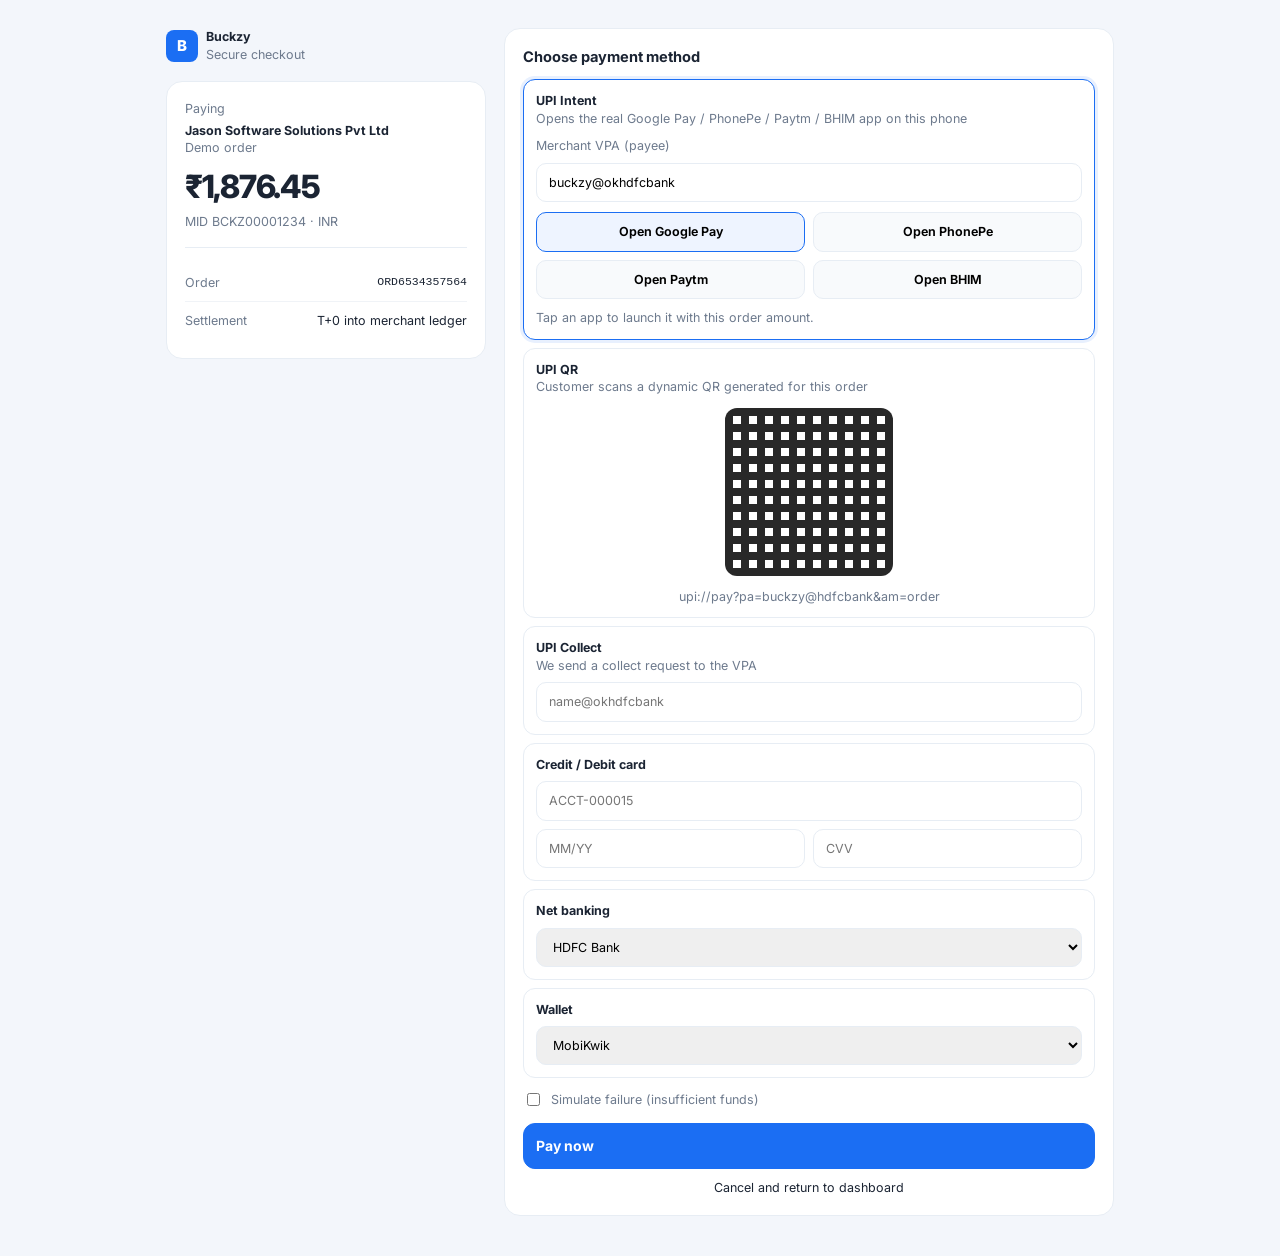
==== checkout.html @ 13557203 "Add files via upload" ====
<!DOCTYPE html>
<html lang="en">
<head>
  <meta charset="UTF-8" />
  <meta name="viewport" content="width=device-width, initial-scale=1.0" />
  <title>Buckzy Checkout</title>
  <link rel="stylesheet" href="css/styles.css" />
</head>
<body class="cko-body">
  <div class="cko">
    <div>
      <div class="cko-brand">
        <div class="logo">B</div>
        <div>
          <b>Buckzy</b>
          <div class="muted">Secure checkout</div>
        </div>
      </div>
      <div class="cko-card">
        <div class="muted">Paying</div>
        <div style="font-weight:700;margin-top:4px" id="merchant-name">Jason Software Solutions Pvt Ltd</div>
        <div class="muted" id="note">Demo order</div>
        <div class="cko-amt" id="amt-label">₹1,876.45</div>
        <div class="muted">MID BCKZ00001234 · INR</div>
        <div class="muted" id="payer-hint"></div>
        <hr style="border:0;border-top:1px solid #e7edf4;margin:16px 0">
        <div class="stat-row"><span class="muted">Order</span><span class="mono" id="order-id">—</span></div>
        <div class="stat-row"><span class="muted">Settlement</span><span>T+0 into merchant ledger</span></div>
      </div>
    </div>

    <div class="cko-card" id="panel">
      <h3 style="margin:0 0 12px">Choose payment method</h3>
      <div class="cko-methods">
        <div class="cko-method on" data-method="upi-intent">
          <b>UPI Intent</b>
          <div class="muted">Opens the real Google Pay / PhonePe / Paytm / BHIM app on this phone</div>
          <label class="muted" style="display:block;margin-top:10px">Merchant VPA (payee)</label>
          <input class="field" id="merchant-vpa" placeholder="you@okhdfcbank" />
          <div class="apps" id="apps">
            <button type="button" class="app-btn on" data-app="Google Pay">Open Google Pay</button>
            <button type="button" class="app-btn" data-app="PhonePe">Open PhonePe</button>
            <button type="button" class="app-btn" data-app="Paytm">Open Paytm</button>
            <button type="button" class="app-btn" data-app="BHIM">Open BHIM</button>
          </div>
          <p class="muted" id="intent-status" style="margin:10px 0 0">Tap an app to launch it with this order amount.</p>
        </div>
        <div class="cko-method" data-method="upi-qr">
          <b>UPI QR</b>
          <div class="muted">Customer scans a dynamic QR generated for this order</div>
          <div class="qr" title="Dynamic QR"></div>
          <div class="muted" style="text-align:center">upi://pay?pa=buckzy@hdfcbank&am=order</div>
        </div>
        <div class="cko-method" data-method="upi-collect">
          <b>UPI Collect</b>
          <div class="muted">We send a collect request to the VPA</div>
          <input class="field" id="vpa" placeholder="name@okhdfcbank" />
        </div>
        <div class="cko-method" data-method="card">
          <b>Credit / Debit card</b>
          <input class="field" id="pan" placeholder="ACCT-000015" maxlength="19" />
          <div style="display:grid;grid-template-columns:1fr 1fr;gap:8px">
            <input class="field" id="exp" placeholder="MM/YY" />
            <input class="field" id="cvv" placeholder="CVV" maxlength="4" />
          </div>
        </div>
        <div class="cko-method" data-method="nb">
          <b>Net banking</b>
          <select class="field" id="bank">
            <option>HDFC Bank</option>
            <option>ICICI Bank</option>
            <option>SBI</option>
            <option>Axis Bank</option>
          </select>
        </div>
        <div class="cko-method" data-method="wallet">
          <b>Wallet</b>
          <select class="field" id="wallet">
            <option>MobiKwik</option>
            <option>Amazon Pay</option>
            <option>Paytm Wallet</option>
          </select>
        </div>
      </div>
      <label class="muted" style="display:flex;gap:8px;align-items:center;margin-top:12px">
        <input type="checkbox" id="fail" /> Simulate failure (insufficient funds)
      </label>
      <button class="btn btn-primary pay-btn" id="pay">Pay now</button>
      <div style="margin-top:10px;text-align:center"><a href="index.html">Cancel and return to dashboard</a></div>
    </div>
  </div>
  <script src="js/data.js"></script>
  <script src="js/api.js"></script>
  <script src="js/webhooks.js"></script>
  <script src="js/upi-intent.js"></script>
  <script src="js/checkout.js"></script>
</body>
</html>
---- css/styles.css ----
@import url("https://fonts.googleapis.com/css2?family=Inter:wght@400;500;600;700;800&display=swap");

:root {
  --navy: #071427;
  --sidebar: #0a1628;
  --blue: #1b6ef3;
  --blue-2: #2b7cff;
  --blue-soft: #e8f0fe;
  --teal: #2bbbad;
  --green: #1b9a5a;
  --green-soft: #e7f8ee;
  --red: #e04545;
  --red-soft: #fdecec;
  --text: #1b2433;
  --muted: #6d7a8d;
  --line: #e7edf4;
  --bg: #eef3f8;
  --card: #ffffff;
  --shadow: 0 1px 2px rgba(15, 23, 42, 0.04);
  --radius: 12px;
  --sidebar-w: 228px;
}

* { box-sizing: border-box; }
html, body { margin: 0; height: 100%; }
body {
  font-family: Inter, "Segoe UI", system-ui, -apple-system, sans-serif;
  background: var(--bg);
  color: var(--text);
  font-size: 12.5px;
  line-height: 1.4;
}

button, input, select { font: inherit; }
button { cursor: pointer; }
a { color: inherit; text-decoration: none; }

.app { display: flex; min-height: 100vh; }

.sidebar {
  width: var(--sidebar-w);
  background: #08141f;
  color: #d7e0ee;
  display: flex;
  flex-direction: column;
  position: sticky;
  top: 0;
  height: 100vh;
  flex-shrink: 0;
}
.brand {
  display: flex;
  gap: 10px;
  align-items: center;
  padding: 16px 16px 12px;
}
.logo {
  width: 32px; height: 32px; border-radius: 8px;
  background: #1b6ef3;
  display: grid; place-items: center;
  color: #fff; font-weight: 800; font-size: 15px;
}
.brand h1 { margin: 0; font-size: 15px; color: #fff; letter-spacing: -.02em; font-weight: 700; }
.brand p { margin: 0; font-size: 10.5px; color: #8ea0bb; }
.merchant {
  margin: 4px 14px 10px;
  padding: 0;
  background: none;
  border: 0;
}
.merchant .k { font-size: 10px; color: #7d8fa8; }
.merchant .n { color: #e8eef6; font-weight: 600; margin-top: 2px; font-size: 12px; }
.merchant .m { color: #8ea0bb; font-size: 11px; }

.nav { padding: 6px 10px; overflow: auto; flex: 1; }
.nav-sec {
  font-size: 10px; letter-spacing: .08em; text-transform: uppercase;
  color: #7d8fa8; padding: 10px 10px 6px;
}
.nav a {
  display: flex; align-items: center; gap: 10px;
  padding: 8px 10px; border-radius: 8px;
  color: #c5d2e4; margin-bottom: 1px;
  font-size: 13px;
}
.nav a.active { background: #1b6ef3; color: #fff; font-weight: 600; }
.nav a svg { width: 16px; height: 16px; opacity: .85; flex-shrink: 0; }
.nav a:hover { background: rgba(255,255,255,.05); color: #fff; }
.nav a.active { background: #1d6feb; color: #fff; font-weight: 600; }
.nav a.active svg { opacity: 1; }

.side-foot {
  padding: 12px;
  border-top: 1px solid rgba(255,255,255,.06);
  font-size: 11.5px;
}
.side-foot .who { color: #fff; font-weight: 600; }
.side-foot .meta { color: #8ea0bb; margin-top: 2px; }
.side-foot .copy { color: #6d7f96; margin-top: 10px; font-size: 10px; }

.main { flex: 1; min-width: 0; display: flex; flex-direction: column; }
.topbar {
  background: #fff;
  border-bottom: 1px solid var(--line);
  padding: 12px 20px 10px;
  display: flex; align-items: flex-start; justify-content: space-between; gap: 16px;
  position: sticky; top: 0; z-index: 20;
}
.topbar h2 { margin: 0; font-size: 18px; letter-spacing: -.03em; font-weight: 700; }
.topbar .sub { color: var(--muted); margin-top: 2px; font-size: 12px; }
.filters { display: flex; gap: 8px; align-items: center; flex-wrap: wrap; justify-content: flex-end; }
.pill, .btn {
  border: 1px solid #d9e2ec;
  background: #fff;
  border-radius: 8px;
  padding: 6px 10px;
  color: var(--text);
  display: inline-flex;
  align-items: center;
  gap: 6px;
}
.btn-primary {
  background: var(--blue);
  border-color: var(--blue);
  color: #fff;
  font-weight: 600;
}
.btn-outline {
  border-color: #c9d6e5;
  background: #fff;
  color: #234;
}
.updated { color: var(--muted); font-size: 11.5px; }
.phone { color: var(--blue); font-weight: 650; font-size: 12.5px; }
.content { padding: 12px 18px 20px; }
.kpis { display: grid; grid-template-columns: repeat(7, minmax(0, 1fr)); gap: 8px; }
.card {
  background: var(--card);
  border: 1px solid var(--line);
  border-radius: 10px;
  box-shadow: var(--shadow);
}
.kpi { padding: 10px 11px 9px; }
.kpi .label { color: var(--muted); font-size: 11px; font-weight: 500; }
.kpi .val { font-size: 16px; font-weight: 750; margin-top: 5px; letter-spacing: -.03em; }
.kpi .hint { margin-top: 5px; font-size: 10.5px; color: var(--muted); display: flex; gap: 6px; align-items: center; flex-wrap: wrap; }
.up { color: #17803d; font-weight: 650; }
.down { color: #c24141; font-weight: 650; }
.ok { color: #17803d; }
.badge {
  display: inline-flex; align-items: center; gap: 5px;
  padding: 3px 8px; border-radius: 999px; font-size: 11px; font-weight: 650;
}
.badge.success { background: var(--green-soft); color: #157a3e; }
.badge.fail { background: var(--red-soft); color: #b42318; }
.badge.warn { background: #fff7e8; color: #b45309; }
.badge.blue { background: var(--blue-soft); color: #1d4ed8; }
.badge.neutral { background: #f1f4f8; color: #475569; }

.settle {
  margin-top: 10px;
  padding: 12px 14px;
  display: flex; align-items: center; justify-content: space-between; gap: 12px;
}
.settle-flow { display: flex; align-items: center; gap: 8px; flex-wrap: wrap; flex: 1; }
.settle .title { display: flex; align-items: center; gap: 8px; font-weight: 700; margin-bottom: 8px; font-size: 13px; }
.sbox { padding: 0 2px; }
.sbox .k { font-size: 10px; color: var(--muted); }
.sbox .v { font-weight: 700; margin-top: 2px; font-size: 12.5px; }
.op { color: #9aa8b8; font-weight: 700; font-size: 14px; }
.avail { text-align: right; min-width: 190px; border-left: 1px solid var(--line); padding-left: 14px; }
.avail .k { color: var(--muted); font-size: 11px; }
.avail .v { font-size: 18px; font-weight: 750; color: #0f6b38; }
.linkish { background: none; border: 0; color: var(--blue); font-weight: 650; padding: 0; margin-top: 6px; }

.grid-3 { display: grid; grid-template-columns: 1.28fr .96fr .62fr; gap: 10px; margin-top: 10px; }
.panel { padding: 12px 14px 14px; }
.panel h3 { margin: 0 0 10px; font-size: 13px; font-weight: 650; }
.chart-box { display: flex; gap: 8px; height: 196px; }
.y-axis { display: flex; flex-direction: column; justify-content: space-between; color: #8a96a8; font-size: 10px; width: 28px; text-align: right; padding-bottom: 18px; }
.chart-wrap { height: 196px; display: flex; align-items: flex-end; gap: 4px; flex: 1; border-bottom: 1px solid #edf1f5; padding-bottom: 0; }
.bar-col { flex: 1; display: flex; flex-direction: column; align-items: center; height: 100%; justify-content: flex-end; }
.bar {
  width: 100%;
  background: #3b82f6;
  border-radius: 3px 3px 0 0;
  min-height: 3px;
}
.bar-col .amt { font-size: 8px; color: #5b6b82; margin-bottom: 3px; white-space: nowrap; transform: scale(.92); }
.bar-col .hr { font-size: 9px; color: #8a96a8; margin-top: 4px; }

.donut {
  width: 132px; height: 132px; border-radius: 50%;
  display: grid; place-items: center; flex-shrink: 0;
}
.donut-inner {
  width: 78px; height: 78px; background: #fff; border-radius: 50%;
  display: grid; place-items: center; text-align: center;
}
.donut-inner b { font-size: 10.5px; display: block; }
.ring {
  width: 132px; height: 132px; border-radius: 50%;
  display: grid; place-items: center; margin: 0 auto 10px;
}
.ring-inner { width: 86px; height: 86px; background: #fff; border-radius: 50%; }

th { font-size: 10.5px; padding: 7px 7px; }
td { padding: 6px 7px; font-size: 12px; }
.live-row td { background: #f0faf3; }

.donut-row { display: flex; gap: 14px; align-items: center; }
.donut-inner span { font-size: 10px; color: var(--muted); }
.legend { list-style: none; margin: 0; padding: 0; flex: 1; }
.legend li { display: flex; justify-content: space-between; gap: 8px; padding: 3px 0; font-size: 11.5px; }
.legend .dot { width: 8px; height: 8px; border-radius: 50%; display: inline-block; margin-right: 7px; }
.legend .amt { color: var(--muted); font-size: 11px; }

.table-wrap { overflow: auto; }
table { width: 100%; border-collapse: collapse; }
th {
  text-align: left; font-size: 10.5px; color: #6b778c; font-weight: 650;
  padding: 7px 6px; border-bottom: 1px solid var(--line); white-space: nowrap;
}
td { padding: 6px 6px; border-bottom: 1px solid #f0f3f7; white-space: nowrap; }
tr:last-child td { border-bottom: 0; }
.tright { text-align: right; }
.mono { font-variant-numeric: tabular-nums; font-family: ui-monospace, SFMono-Regular, Menlo, monospace; font-size: 11.5px; }
.muted { color: var(--muted); }
.grid-2 { display: grid; grid-template-columns: 1.35fr .65fr; gap: 10px; margin-top: 10px; }
.grid-tables { display: grid; grid-template-columns: 1.25fr .85fr .8fr; gap: 10px; margin-top: 10px; }
.foot-note { display: flex; justify-content: space-between; color: var(--muted); font-size: 11px; padding: 4px 18px 16px; }

.page-head { display: flex; justify-content: space-between; align-items: center; margin-bottom: 12px; gap: 10px; }
.search {
  border: 1px solid var(--line); border-radius: 8px; padding: 8px 10px; min-width: 240px; background: #fff;
}
.toolbar { display: flex; gap: 8px; flex-wrap: wrap; align-items: center; }

.recon-grid { display: grid; grid-template-columns: 1fr 1fr; gap: 12px; }
.pie-lg {
  width: 220px; height: 220px; border-radius: 50%; margin: 10px auto 18px;
}
.amount-box {
  display: flex; gap: 8px; align-items: center; background: #f7f9fc;
  border: 1px solid var(--line); border-radius: 10px; padding: 10px 12px;
}
.amount-box input {
  border: 1px solid var(--line); border-radius: 8px; padding: 8px 10px; width: 180px;
}
.stat-row { display: flex; justify-content: space-between; padding: 10px 0; border-bottom: 1px solid #f0f3f7; }
.stat-row:last-child { border-bottom: 0; }

.menu-btn {
  display: none;
  border: 1px solid var(--line); background: #fff; border-radius: 8px; padding: 7px 10px;
}

@media (max-width: 1280px) {
  .kpis { grid-template-columns: repeat(4, 1fr); }
  .grid-3, .grid-tables { grid-template-columns: 1fr; }
  .grid-2, .recon-grid { grid-template-columns: 1fr; }
}
@media (max-width: 900px) {
  .sidebar { position: fixed; left: 0; transform: translateX(-100%); z-index: 40; transition: .2s; }
  .sidebar.open { transform: none; }
  .menu-btn { display: inline-flex; }
  .kpis { grid-template-columns: 1fr 1fr; }
  .topbar { flex-direction: column; }
  .content { padding: 12px; }
}

.toast {
  position: fixed; right: 18px; bottom: 18px; background: #102033; color: #fff;
  padding: 10px 14px; border-radius: 10px; display: none; z-index: 50;
}
.toast.show { display: block; }

/* Hosted checkout */
.cko-body { background: #f3f6fb; min-height: 100vh; }
.cko {
  max-width: 980px; margin: 0 auto; padding: 28px 16px 40px;
  display: grid; grid-template-columns: 320px 1fr; gap: 18px;
}
.cko-brand { display: flex; align-items: center; gap: 8px; margin-bottom: 18px; }
.cko-card { background: #fff; border: 1px solid var(--line); border-radius: 16px; padding: 18px; }
.cko-amt { font-size: 32px; font-weight: 800; letter-spacing: -.04em; margin: 8px 0 4px; }
.cko-methods { display: grid; gap: 8px; }
.cko-method {
  border: 1px solid var(--line); border-radius: 12px; padding: 12px; cursor: pointer; background: #fff;
}
.cko-method.on { border-color: var(--blue); box-shadow: 0 0 0 3px #e8f0fe; }
.apps { display: grid; grid-template-columns: 1fr 1fr; gap: 8px; margin-top: 10px; }
.app-btn {
  border: 1px solid var(--line); border-radius: 10px; padding: 10px; background: #f8fafc; font-weight: 650;
}
.app-btn.on { border-color: var(--blue); background: #eef4ff; }
.qr {
  width: 168px; height: 168px; margin: 12px auto; border-radius: 12px;
  background:
    repeating-linear-gradient(90deg, #111 0 8px, transparent 8px 16px),
    repeating-linear-gradient(0deg, #111 0 8px, transparent 8px 16px);
  background-color: #fff;
  opacity: .9;
}
.field { width: 100%; border: 1px solid var(--line); border-radius: 10px; padding: 10px 12px; margin-top: 8px; }
.pay-btn { width: 100%; margin-top: 14px; padding: 12px; border-radius: 12px; font-weight: 700; font-size: 14px; }
.cko-status { text-align: center; padding: 40px 10px; }
.spin {
  width: 42px; height: 42px; border: 3px solid #dbe7f5; border-top-color: var(--blue);
  border-radius: 50%; margin: 0 auto 12px; animation: spin .8s linear infinite;
}
@keyframes spin { to { transform: rotate(360deg); } }
@media (max-width: 800px) { .cko { grid-template-columns: 1fr; } }

.site-nav {
  display: flex; align-items: center; justify-content: space-between; gap: 12px;
  padding: 14px 28px; background: #08141f; color: #fff; position: sticky; top: 0; z-index: 30;
}
.site-nav .links { display: flex; gap: 16px; flex-wrap: wrap; align-items: center; }
.site-nav a { color: #c9d6e8; font-size: 13px; font-weight: 500; }
.site-nav a:hover, .site-nav a.on { color: #fff; }
.hero {
  background: radial-gradient(1200px 400px at 10% -10%, #1b6ef3 0, transparent 50%), #08141f;
  color: #fff; padding: 64px 28px 56px;
}
.hero-wrap { max-width: 1100px; margin: 0 auto; display: grid; grid-template-columns: 1.1fr .9fr; gap: 28px; align-items: center; }
.hero h1 { font-size: 42px; line-height: 1.1; letter-spacing: -.04em; margin: 0 0 12px; }
.hero p { color: #b7c6d9; font-size: 16px; max-width: 540px; }
.hero-actions { display: flex; gap: 10px; flex-wrap: wrap; margin-top: 22px; }
.hero-card { background: #0e1d33; border: 1px solid #1c3354; border-radius: 16px; padding: 16px; }
.hero-card pre { margin: 0; color: #cfe0f8; font-size: 12px; overflow: auto; }
.section { max-width: 1100px; margin: 0 auto; padding: 48px 28px; }
.section h2 { font-size: 26px; margin: 0 0 8px; letter-spacing: -.03em; }
.rail-grid { display: grid; grid-template-columns: repeat(3, 1fr); gap: 12px; margin-top: 18px; }
.rail { background: #fff; border: 1px solid var(--line); border-radius: 14px; padding: 16px; }
.rail h3 { margin: 0 0 6px; font-size: 15px; }
.steps { display: grid; grid-template-columns: repeat(3, 1fr); gap: 12px; margin-top: 16px; }
.step { background: #fff; border: 1px solid var(--line); border-radius: 14px; padding: 16px; }
.step b { color: var(--blue); }
.store-grid { display: grid; grid-template-columns: repeat(3, 1fr); gap: 14px; }
.product { background: #fff; border: 1px solid var(--line); border-radius: 14px; padding: 16px; display: flex; flex-direction: column; gap: 8px; }
.product .price { font-size: 20px; font-weight: 800; }
.swatch { height: 92px; border-radius: 10px; }
.cart-bar { position: sticky; bottom: 0; background: #fff; border-top: 1px solid var(--line); padding: 12px 28px; display: flex; justify-content: space-between; align-items: center; }
.docs { display: grid; grid-template-columns: 220px 1fr; gap: 24px; }
.docs nav a { display: block; padding: 6px 0; color: var(--muted); }
.docs pre { background: #0b1728; color: #d6e4f7; padding: 14px; border-radius: 12px; overflow: auto; font-size: 12.5px; }
@media (max-width: 900px) {
  .hero-wrap, .rail-grid, .steps, .store-grid, .docs { grid-template-columns: 1fr; }
  .hero h1 { font-size: 32px; }
}
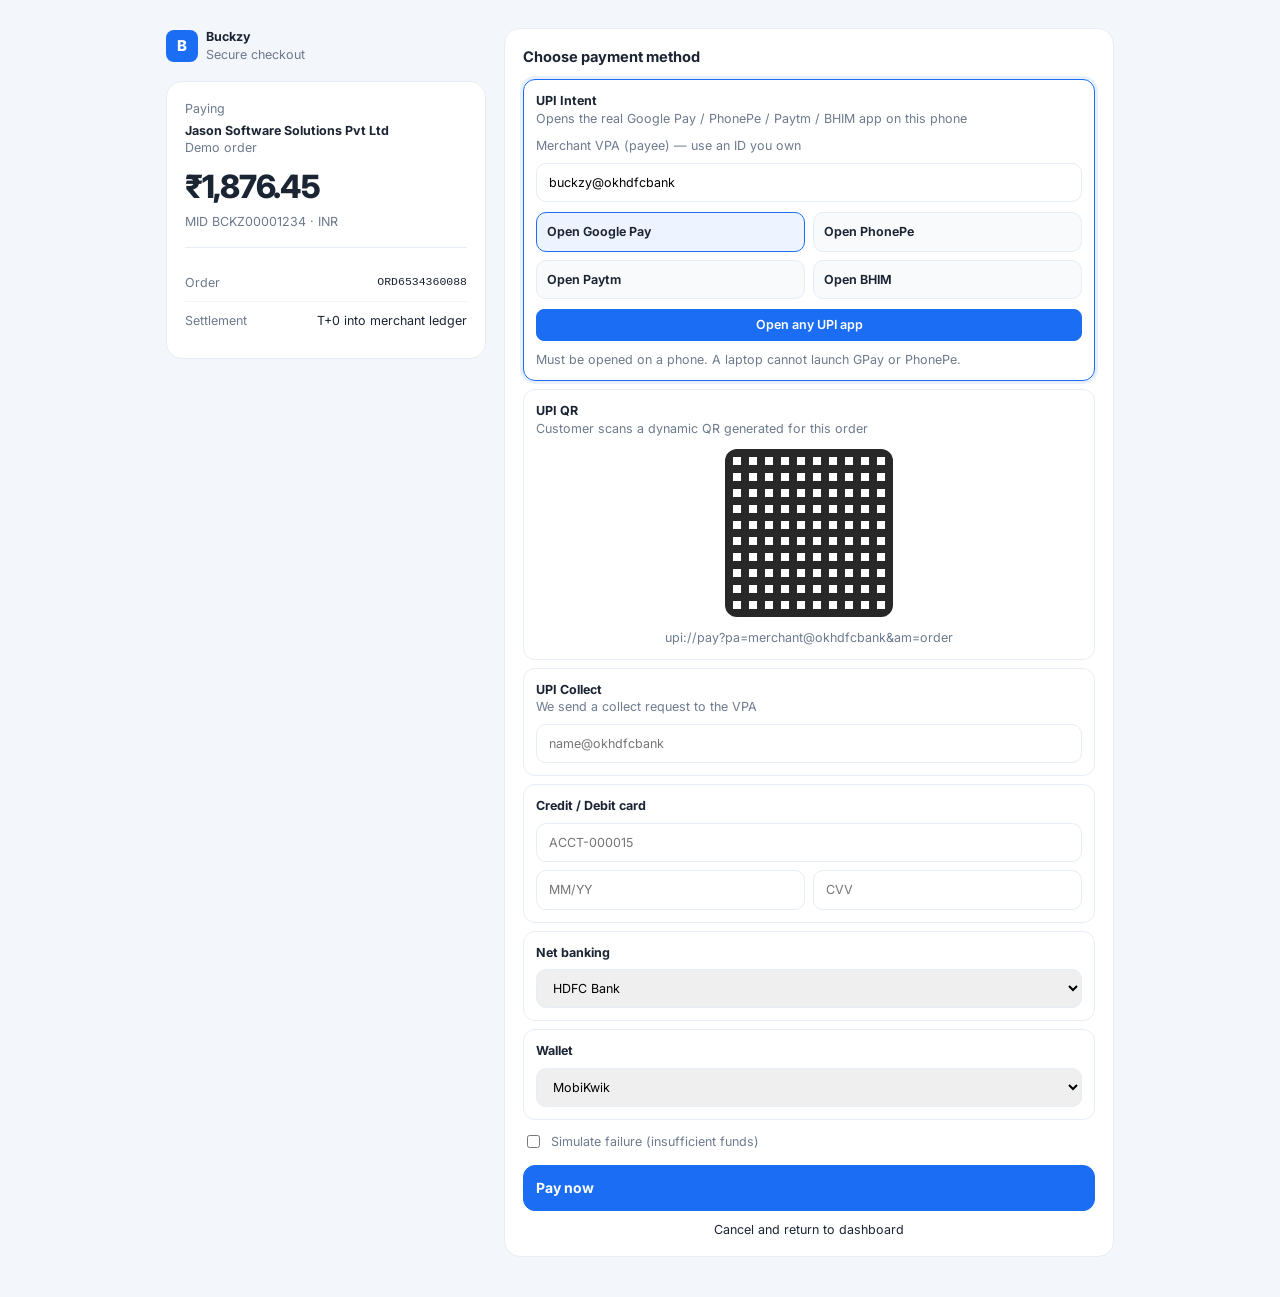
==== commit 5d6004e3: "Use real UPI anchor links on checkout" ====
--- a/checkout.html
+++ b/checkout.html
@@ -35,21 +35,22 @@
         <div class="cko-method on" data-method="upi-intent">
           <b>UPI Intent</b>
           <div class="muted">Opens the real Google Pay / PhonePe / Paytm / BHIM app on this phone</div>
-          <label class="muted" style="display:block;margin-top:10px">Merchant VPA (payee)</label>
-          <input class="field" id="merchant-vpa" placeholder="you@okhdfcbank" />
+          <label class="muted" style="display:block;margin-top:10px">Merchant VPA (payee) — use an ID you own</label>
+          <input class="field" id="merchant-vpa" placeholder="yourname@okhdfcbank" />
           <div class="apps" id="apps">
-            <button type="button" class="app-btn on" data-app="Google Pay">Open Google Pay</button>
-            <button type="button" class="app-btn" data-app="PhonePe">Open PhonePe</button>
-            <button type="button" class="app-btn" data-app="Paytm">Open Paytm</button>
-            <button type="button" class="app-btn" data-app="BHIM">Open BHIM</button>
+            <a class="app-btn on" id="lnk-gpay" data-app="Google Pay" href="#">Open Google Pay</a>
+            <a class="app-btn" id="lnk-phonepe" data-app="PhonePe" href="#">Open PhonePe</a>
+            <a class="app-btn" id="lnk-paytm" data-app="Paytm" href="#">Open Paytm</a>
+            <a class="app-btn" id="lnk-bhim" data-app="BHIM" href="#">Open BHIM</a>
           </div>
-          <p class="muted" id="intent-status" style="margin:10px 0 0">Tap an app to launch it with this order amount.</p>
+          <a class="btn btn-primary" id="lnk-upi" href="#" style="margin-top:10px;display:flex;justify-content:center">Open any UPI app</a>
+          <p class="muted" id="intent-status" style="margin:10px 0 0">Must be opened on a phone. A laptop cannot launch GPay or PhonePe.</p>
         </div>
         <div class="cko-method" data-method="upi-qr">
           <b>UPI QR</b>
           <div class="muted">Customer scans a dynamic QR generated for this order</div>
           <div class="qr" title="Dynamic QR"></div>
-          <div class="muted" style="text-align:center">upi://pay?pa=buckzy@hdfcbank&am=order</div>
+          <div class="muted" style="text-align:center">upi://pay?pa=merchant@okhdfcbank&am=order</div>
         </div>
         <div class="cko-method" data-method="upi-collect">
           <b>UPI Collect</b>
